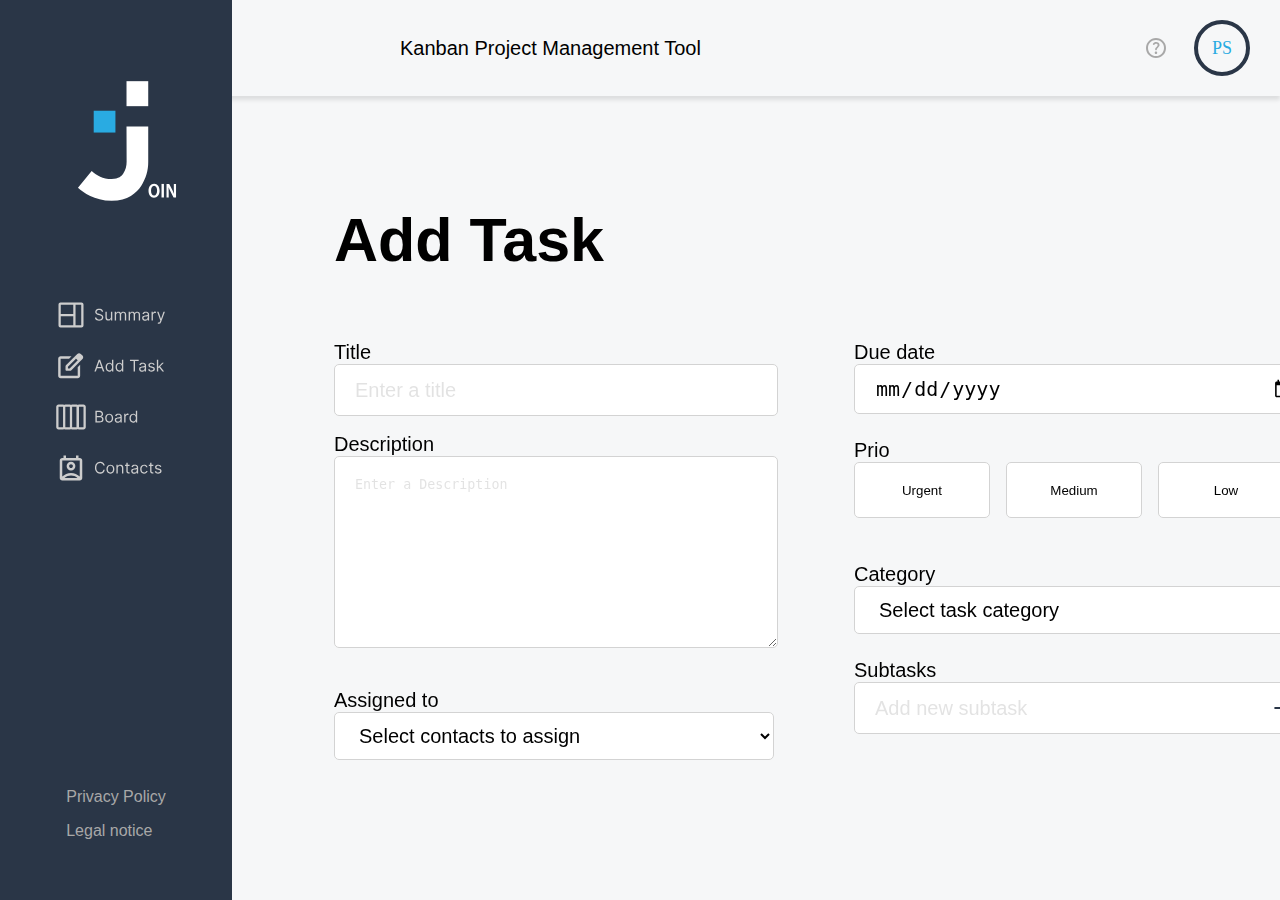
==== addTask.html @ 50389f58 "board preview add Task" ====
<!DOCTYPE html>
<html lang="en">

<head>
    <meta charset="UTF-8">
    <meta name="viewport" content="width=device-width, initial-scale=1.0">
    <title>Add Task</title>
    <link rel="stylesheet" href="styles/templateStyle.css">
    <link rel="stylesheet" href="styles/style.css">
    <link rel="stylesheet" href="styles/addTask.css">
    <script src="script.js"></script>
</head>

<body onload="includeHTML()">

    <div w3-include-html="templates/headerTemplate.html"></div>
    <div w3-include-html="templates/navTemplate.html"></div>
    <div class="content">
        <div class="titleDiv">
            <div class="mainTitles font">Add Task</div>
        </div>

        <div class="d-flex taskContent">
            <div class="d-flex colum addTaskInputMain">
                <div>
                    <div class="font taskTitle">Title</div>
                    <input placeholder="Enter a title" id="inputTitle" class="inputTitle" type="text">
                </div>

                <div class="mrgBottom-20">
                    <div id="taskDesc" class="font taskTitle">Description</div>
                    <textarea class="taskDesc" placeholder="Enter a Description" name="" id="taskDesc" cols="30"
                        rows="10"></textarea>
                </div>

                <div>
                    <div class="font taskTitle">Assigned to</div>
                    <select class="selectOp bckgrWhite" name="" id="selectOperator">
                        <option value="">Select contacts to assign</option>
                        <option value="Anna">Anna</option>
                        <option value="Nils">Nils</option>
                        <option value="Peter">Peter</option>
                    </select>
                </div>
            </div>
            <div class="line"></div>

            <div class="d-flex colum defineTaskExp">
                <div>
                    <div class="taskTitle font">Due date</div>
                    <input class="inputTitle" type="date">
                </div>
                <div>
                    <div class="taskTitle font ">Prio</div>
                    <div class="d-flex prioDiv mrgBottom-20">
                        <button class="prio font" name="" id="prioUrgent">Urgent</button>
                        <button class="prio font" name="" id="prioMedium">Medium</button>
                        <button class="prio font" name="" id="prioLow">Low</button>
                    </div>
                </div>
                <div>
                    <div class="taskTitle font">Category</div>
                    <select class="selectOp bckgrWhite" name="Select task category" id="taskCategory">
                        <option value="">Select task category</option>
                    </select>
                </div>

                <div>
                    <div class="taskTitle font">Subtasks</div>
                    <div class="d-flex plusIcon">                   
                    <input class="inputTitle" placeholder="Add new subtask" type="text" name="" id="">
                    <img class="posAbso" src="assets/images/Subtasks PlusIcon.svg" alt="">
                </div>
                
                </div>
    
            </div>

           

        </div>



        <div class="d-flex colum"> </div>
    </div>

</body>

</html>
---- styles/templateStyle.css ----
.navMenuTemplate {
    display: flex;
    flex-direction: column;
    align-items: center;
    background-color: #2A3647;
    width: 232px;
    height: 100vh;
    justify-content: space-between;
    z-index: 999;
    position: absolute;
}

.content {
    position: fixed;
    top: 204px;
    left: 334px !important;
    bottom: 0;
    right: 0;
}

.mainTitles {
    display: flex;
    justify-content: flex-start !important;
    font-size: 61px;
    font-weight: 700;
    line-height: 73.2px;
}

.titleDiv {
    display: flex;
    width: 100%;
    justify-content: space-between;
    align-items: center;
    height: 73px;
}
---- styles/style.css ----
body {
    background-color: #F6F7F8;
    overflow: hidden;
    margin: 0px;
}

.joinLogo {
    position: absolute;
    width: 100.03px;
    height: 121.97px;
    top: 80px;
    left: 77px
}

.joinLogo:hover{
    cursor: pointer;
}

.mainDiv_LogIn {
    height: 100vh;
    display: flex;
    justify-content: center;
    align-items: center;

}

.logIn {

    z-index: 2;
    display: flex;
    flex-direction: column;
    align-items: center;
    max-width: 500px;
    min-width: 340px;
    height: 493px;
    width: 652px;
    background: #FFFFFF;
    box-shadow: 0px 0px 14px 3px rgba(0, 0, 0, 0.04);
    border-radius: 30px;
    padding-top: 48px;
    padding-left: 115px;
    padding-bottom: 48px;
    padding-right: 115px;


}

.logInTitle {
    position: absolute;
    left: 0;
    top: 0;
    display: flex;
    justify-content: center;
    align-items: center;
    position: relative;
    width: 315px;
    height: 89px;
    background-color: white;
    padding-bottom: 15px;
    margin-bottom: 20px;
}

.logInTitle:before {
    content: "";
    position: absolute;
    bottom: 0;
    left: 50%;
    transform: translateX(-50%);
    height: 3.2px;
    /* Adjust this value for the thickness of the border */
    width: 140px;
    /* Adjust this value for the width of the border */
    background-color: #389FF7;
    /* Adjust this color to change the border color */
}

.logInInputs {
    padding: 2px;
    width: 422px;
    height: 40px;
    border-radius: 12px;
    border: solid 1px lightgray;
    padding-left: 20px;
}

.inputMainDiv {
    display: flex;
    align-items: center;
    flex-direction: column;
    gap: 30px;
    margin-top: 25px;
}

.logInInputs:hover {
    cursor: pointer;
}

::placeholder {
    opacity: 0.2;
}

.rememberPassword {
    display: flex;
    justify-content: space-around;
    width: 100%;
    margin-top: 25px;
    margin-bottom: 15px;
}

.loginButtonDiv {
    display: flex;
    justify-content: space-evenly;
    width: 100%;
    margin-top: auto;

}

.loginButton {
    padding: 10px;
    width: 110px;
    height: 48px;
    display: flex;
    justify-content: center;
    left: 0;
    top: 0;
    align-items: center;
    border-radius: 12px;
    background-color: #2A3647;
    color: white;
    font-family: 'Inter', sans-serif;
    font-weight: 700;
    font-size: 21px;
    line-height: 25.2px;
    border: solid 1px #2A3647;
}

.guestLoginButton {
    padding: 10px;
    width: 177px;
    height: 48px;
    display: flex;
    justify-content: center;
    align-items: center;
    border-radius: 12px;
    background-color: white;
    font-family: 'Inter', sans-serif;
    font-size: 21px;
    line-height: 25.2px;
    color: #2A3647;
    font-weight: 700;
    border: solid 1px #2A3647;
}

.saveCred {
    width: 152px;
    height: 24px;
    gap: 8px;
    justify-content: center;
    align-items: center;
    display: flex;
}

.font {
    font-family: 'Inter', sans-serif;
}

.rememberMe {
    font-weight: 400;
    font-size: 16px;
    line-height: 19.2px;
}

.checkbox {
    width: 24px;
    height: 24px;
}

.d-flex {
    display: flex;
}

.navMenu {
    display: flex;
    flex-direction: column;
    align-items: center;
    background-color: #2A3647;
    width: 232px;
    height: 100%;
    justify-content: space-between;
    z-index: 999;
}

.mainDivSum {
    height: 100vh;
    display: flex;
    justify-content: flex-start;
    align-items: center;
    margin: 0px;
    background-color: #F6F7F8;
}

.overviewSum {
    display: flex;
    flex-direction: column;
    align-items: flex-start;
    justify-content: space-evenly;
    height: 100vh;
    margin-left: 80px;
    width: 560px;
}

.center {
    justify-content: center;
    align-items: center;
}

.toDoDiv {
    height: 168px;
    width: 264px;
    display: flex;
    align-items: center;
    padding: 10px;
    border: solid lightgray 0px;
    background-color: white;
    border-radius: 30px;
    justify-content: space-evenly;
}


.doneDiv {
    height: 168px;
    width: 264px;
    display: flex;
    align-items: center;
    padding: 10px;
    background-color: white;
    border-radius: 30px;
    border: solid lightgray 0px;
    justify-content: space-evenly;
}

.toDoDivMain {
    justify-content: space-between;
    max-width: 560px;
    gap: 15px;
}

.numWorkflow {
    font-family: 'Inter', sans-serif;
    font-weight: 600;
    font-size: 64px;
    line-height: 76.8px;
}

.verticalLine {
    height: 102.02px;
    width: 2px;
    background-color: lightgray;
}

.deadLineMain {
    display: flex;
    flex-direction: column;
    align-items: flex-start;
}

.urgentMain {
    justify-content: center;
    align-items: center;
    min-width: 560px;
    height: 168px;
    border-radius: 30px;
    border: solid lightgray 0px;
    gap: 61px;
    background-color: white;
}

.colum {
    flex-direction: column;
}

.urgentIcon {
    width: 130px;
    height: 96px;
}

.deadline {}

.deadlineDate {
    font-weight: 700;
    font-size: 21px;
    line-height: 25.2px;
    margin-bottom: 15px;
}

.userGreeting {
    margin-left: 100px;
    width: auto;
    height: 136px;
    gap: 3px;
}

.userGreetName {
    font-weight: 700;
    font-size: 64px;
    line-height: 76.8px;
    color: #29ABE2;
    white-space: nowrap;
}

.greetTime {
    font-size: 47px;
    font-weight: 500;
    line-height: 56px;
    letter-spacing: 0em;
    text-align: left;
    color: #2A3647;
}

.tasksOverview {
    display: flex;
    flex-direction: column;
    height: 562px;
    width: 560px;
    justify-content: space-evenly;

}

.workflowProgress {
    justify-content: center;
    align-items: center;
    font-family: 'Inter', sans-serif;
    font-weight: 600;
    font-size: 64px;
    line-height: 76.8px;

}

.progress {
    height: 168px;
    width: 168px;
    display: flex;
    align-items: center;
    justify-content: center;
    border: solid lightgray 0px;
    background-color: white;
    border-radius: 30px;
}

.workflowState {
    text-align: center;
    font-size: 20px;
    font-weight: 400;
    line-height: 24px;
    letter-spacing: 0em;
    width: 128px;
}

.progressMain {
    display: flex;
    justify-content: space-between;
    gap: 28px;
}

.summaryFrame {
    justify-content: center;
    align-items: center;
}

.header {
    width: 100%;
    height: 96px;
    font-family: Inter;
    font-size: 20px;
    font-weight: 400;
    line-height: 24px;
    letter-spacing: 0em;
    text-align: center;
    box-shadow: 0px 4px 4px rgba(0, 0, 0, 0.1);
    position: absolute;
    top: 0;
    left: 0;
    z-index: 5;
    display: flex;
    justify-content: space-between;
    align-items: center;
}

.appDesc {
    margin-left: 400px;
}

.headerRight {
    display: flex;
    justify-content: space-between;
    align-items: center;
    width: 104px;
    height: 56px;
    margin-right: 30px;
    display: flex;
    justify-content: space-between;
}

.userProfil {
    height: 48px;
    width: 48px;
    border: solid 4px #2A3647;
    border-radius: 100%;
    padding: auto;
    display: flex;
    justify-content: center;
    align-items: center;
    color: #29ABE2;
    font-size: 18px;
}

.userProfil:hover{
    cursor: pointer;
}

.textDecNone {
    color: #A8A8A8;
    text-decoration: none;
    margin-bottom: 15px;
    font-size: 16px;
    line-height: 19.2px;
}

.footerLinks {
    margin-bottom: 45px;
}

.join360 {
    margin-top: 100px;
}

.doneDiv:hover {
    cursor: pointer;
    background-color: #2A3647;
    color: white;
}

.doneDiv:hover > .overviewIcons{
    background-color: white;
}


.doneDiv:hover #doneIcon path{
    stroke: #2A3647;
}

.toDoDiv:hover {
    cursor: pointer;
    background-color: #2A3647;
    color: white;
}

.toDoDiv:hover > .overviewIcons{
    background-color: white;
}

.toDoDiv:hover #toDoSign path{
    stroke: #2A3647;
}

.progress:hover {
    cursor: pointer;
    background-color: #2A3647;
    color: white;
}

.urgentMain:hover {
    cursor: pointer;
    background-color: #2A3647;
    color: white;
}

.overviewIcons {
    width: 69px;
    height: 69px;
    background-color: #2A3647;
    border-radius: 100%;
}

.overviewIcons:hover {
    background-color: white;

}

.overviewIcons:hover .child{

}

.editIcon {
    width: 32px;
    height: 32px;
}

.doneIcon {
    width: 29.94px;
    height: 22.13px;
}

.editIcon:hover {
    background-color: #2A3647;
}

.doneIcon:hover {
    background-color: #2A3647;
}

.d-none{
    display: none;
}

.mrgBottom-20{
    margin-bottom: 20px;
}

.bckgrWhite {
    background-color: white;
}

.mrgBottom-30{
    margin-bottom: 30px;
}

#contactsBtn:hover {
    cursor: pointer;
    background-color:#091931;
}

#boardBtn:hover {
    cursor: pointer;
    background-color:#091931;
}

#summaryBtn:hover {
    cursor: pointer;
    background-color:#091931;
}

#addTaskBtn:hover {
    cursor: pointer;
    background-color:#091931;
}

#helpIcon:hover{
    cursor: pointer;
}
---- styles/addTask.css ----
.addTaskInputMain {
    width: 440px;
    height: 376px;
    top: 327px;
    left: 328px;
    gap: 16px;
    margin-right: 40px;
}

.defineTaskExp {
    width: 440px;
    height: 416px;
    top: 327px;
    left: 864.25px;
    gap: 24px;
}

.inputTitle {
    border-radius: 5px;
    border: solid 0.5px lightgray;
    height: 48px;
    width: 420px;
    font-weight: 400;
    font-size: 20px;
    line-height: 24px;
    padding-left: 20px;
}

.taskTitle {
    font-weight: 400;
    font-size: 20px;
    line-height: 24px;
     
}

.taskDesc {
    width: 420px;
    height: 168px;
    gap: 8px;
    border-radius: 5px;
    border: solid 0.5px lightgray;
    padding-left: 20px;
    padding-top: 20px;
}

.taskContent {
    margin-top: 63px;

}

.selectOp {
    border-radius: 5px;
    border: solid 0.5px lightgray;
    height: 48px;
    width: 440px;
    font-weight: 400;
    font-size: 20px;
    line-height: 24px;
    padding-left: 20px;
}

.line {
    height: 100vh;
    width: 1px;
    background-color: lightgray;
    margin-right: 40px;
}

.prio{
    width: 136px;
    height: 56px;
    background-color: white;
    border-radius: 5px;
    border: solid 0.5px lightgray;
}

.prioDiv{
    justify-content: space-between;
}

.plusIcon{
    display: flex;
    justify-content: flex-end;
    align-items: center;
}

.posAbso{
    position: absolute;
}
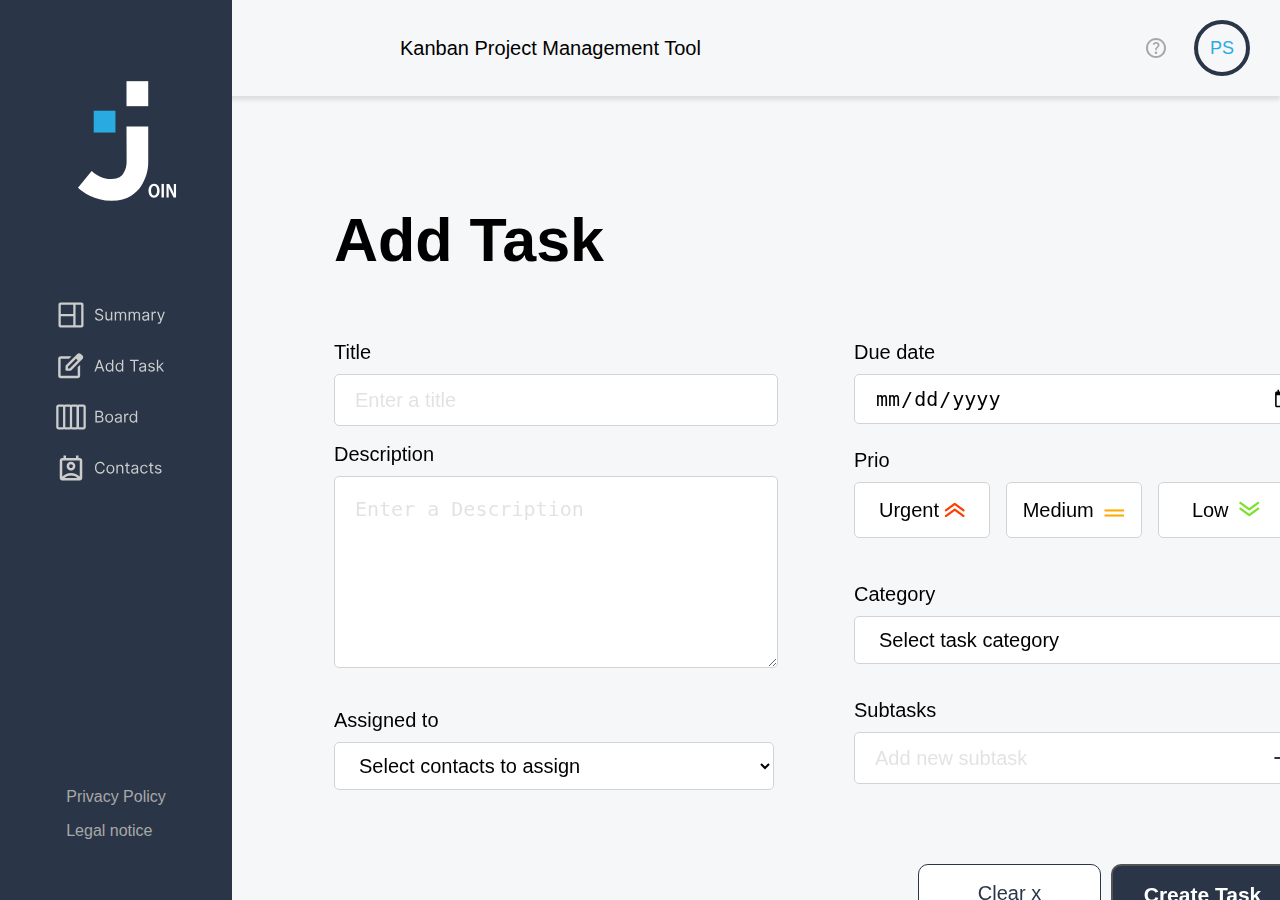
==== commit 600521f8: "contacts" ====
--- a/addTask.html
+++ b/addTask.html
@@ -23,18 +23,18 @@
         <div class="d-flex taskContent">
             <div class="d-flex colum addTaskInputMain">
                 <div>
-                    <div class="font taskTitle">Title</div>
+                    <div class="font taskTitle mrgBottom-10">Title</div>
                     <input placeholder="Enter a title" id="inputTitle" class="inputTitle" type="text">
                 </div>
 
                 <div class="mrgBottom-20">
-                    <div id="taskDesc" class="font taskTitle">Description</div>
+                    <div id="taskDesc" class="font taskTitle mrgBottom-10">Description</div>
                     <textarea class="taskDesc" placeholder="Enter a Description" name="" id="taskDesc" cols="30"
                         rows="10"></textarea>
                 </div>
 
                 <div>
-                    <div class="font taskTitle">Assigned to</div>
+                    <div class="font taskTitle mrgBottom-10">Assigned to</div>
                     <select class="selectOp bckgrWhite" name="" id="selectOperator">
                         <option value="">Select contacts to assign</option>
                         <option value="Anna">Anna</option>
@@ -47,29 +47,34 @@
 
             <div class="d-flex colum defineTaskExp">
                 <div>
-                    <div class="taskTitle font">Due date</div>
-                    <input class="inputTitle" type="date">
+                    <div class="taskTitle font mrgBottom-10">Due date</div>
+                    <input class="inputTitle " type="date">
                 </div>
                 <div>
-                    <div class="taskTitle font ">Prio</div>
+                    <div class="taskTitle font mrgBottom-10">Prio</div>
                     <div class="d-flex prioDiv mrgBottom-20">
-                        <button class="prio font" name="" id="prioUrgent">Urgent</button>
-                        <button class="prio font" name="" id="prioMedium">Medium</button>
-                        <button class="prio font" name="" id="prioLow">Low</button>
+                        <button class="prio font d-flex center" name="" id="prioUrgent">Urgent <img class="mrgLeft-5" src="assets/images/Prio alta.svg" alt=""></button>
+                        <button class="prio font" name="" id="prioMedium">Medium <img id="prioMedia" class="mrgLeft-5" src="assets/images/Prio media.svg" alt=""></button>
+                        <button class="prio font" name="" id="prioLow">Low <img id="prioLow" class="mrgLeft-5" src="assets/images/Prio low.svg" alt=""></button>
                     </div>
                 </div>
                 <div>
-                    <div class="taskTitle font">Category</div>
-                    <select class="selectOp bckgrWhite" name="Select task category" id="taskCategory">
+                    <div class="taskTitle font mrgBottom-10">Category</div>
+                    <select class="selectOp bckgrWhite mrgBottom-10" name="Select task category" id="taskCategory">
                         <option value="">Select task category</option>
                     </select>
                 </div>
 
                 <div>
-                    <div class="taskTitle font">Subtasks</div>
+                    <div class="taskTitle font mrgBottom-10">Subtasks</div>
                     <div class="d-flex plusIcon">                   
                     <input class="inputTitle" placeholder="Add new subtask" type="text" name="" id="">
                     <img class="posAbso" src="assets/images/Subtasks PlusIcon.svg" alt="">
+                </div>
+
+                <div class="d-flex clearCreateBtnDiv">
+                    <button class="clearBtn font bckgrWhite">Clear x</button>
+                    <button class="createBtn font">Create Task</button>
                 </div>
                 
                 </div>
--- a/styles/style.css
+++ b/styles/style.css
@@ -517,6 +517,14 @@
     margin-bottom: 20px;
 }
 
+.mrgLeft-5 {
+    margin-left: 5px;;
+}
+
+.mrgBottom-10{
+    margin-bottom: 10px;
+}
+
 .bckgrWhite {
     background-color: white;
 }
--- a/styles/addTask.css
+++ b/styles/addTask.css
@@ -20,7 +20,7 @@
     border: solid 0.5px lightgray;
     height: 48px;
     width: 420px;
-    font-weight: 400;
+    taskCon font-weight: 400;
     font-size: 20px;
     line-height: 24px;
     padding-left: 20px;
@@ -30,7 +30,7 @@
     font-weight: 400;
     font-size: 20px;
     line-height: 24px;
-     
+
 }
 
 .taskDesc {
@@ -39,12 +39,16 @@
     gap: 8px;
     border-radius: 5px;
     border: solid 0.5px lightgray;
+    padding-top: 20px;
+    font-weight: 400;
+    font-size: 20px;
+    line-height: 24px;
     padding-left: 20px;
-    padding-top: 20px;
 }
 
 .taskContent {
     margin-top: 63px;
+    height: 450px;
 
 }
 
@@ -60,30 +64,65 @@
 }
 
 .line {
-    height: 100vh;
+    height: 100%;
     width: 1px;
     background-color: lightgray;
     margin-right: 40px;
 }
 
-.prio{
+.prio {
     width: 136px;
     height: 56px;
     background-color: white;
     border-radius: 5px;
     border: solid 0.5px lightgray;
+    font-size: 20px;
+    font-weight: 400;
+    line-height: 24px;
 }
 
-.prioDiv{
+.prioDiv {
     justify-content: space-between;
 }
 
-.plusIcon{
+.plusIcon {
     display: flex;
     justify-content: flex-end;
     align-items: center;
 }
 
-.posAbso{
+.posAbso {
     position: absolute;
+}
+
+.clearCreateBtnDiv {
+    justify-content: flex-end;
+    margin-top: 80px;
+    gap: 10px;
+}
+
+.createBtn {
+    width: 183px;
+    height: 56px;
+    border-radius: 10px;
+    padding: 16px;
+    background-color: #2A3647;
+    color: white;
+    font-weight: 700;
+    font-size: 21px;
+    line-height: 25.2px;
+}
+
+.clearBtn {
+    width: 183px;
+    height: 56px;
+    border-radius: 10px;
+    padding: 16px;
+    border: solid 1px #2A3647;
+    color: #2A3647;
+    ;
+    font-weight: 400;
+    font-size: 20px;
+    line-height: 24px;
+
 }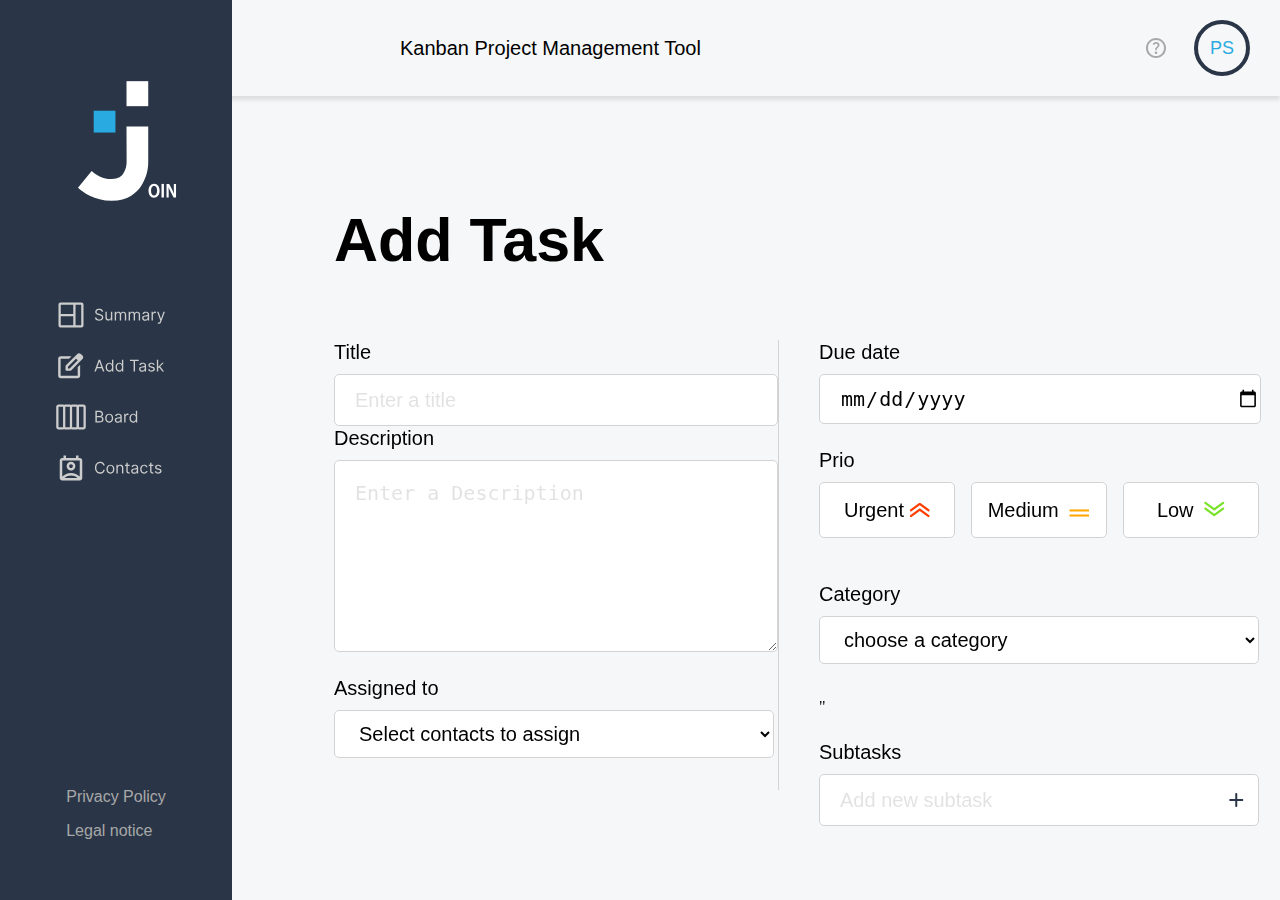
==== commit c2982786: "begin with JS" ====
--- a/addTask.html
+++ b/addTask.html
@@ -9,6 +9,7 @@
     <link rel="stylesheet" href="styles/style.css">
     <link rel="stylesheet" href="styles/addTask.css">
     <script src="script.js"></script>
+    <script src="js/addTask.js"></script>
 </head>
 
 <body onload="includeHTML()">
@@ -21,7 +22,7 @@
         </div>
 
         <div class="d-flex taskContent">
-            <div class="d-flex colum addTaskInputMain">
+            <div class="d-flex colum addTaskIn"putMain">
                 <div>
                     <div class="font taskTitle mrgBottom-10">Title</div>
                     <input placeholder="Enter a title" id="inputTitle" class="inputTitle" type="text">
@@ -61,9 +62,13 @@
                 <div>
                     <div class="taskTitle font mrgBottom-10">Category</div>
                     <select class="selectOp bckgrWhite mrgBottom-10" name="Select task category" id="taskCategory">
-                        <option value="">Select task category</option>
+                        <option value="">choose a category</option>
+                        <option value="">support</option>
+                        <option value="">sales</option>
+                        <option value="">billing</option>
+                        <option value="">development</option>
                     </select>
-                </div>
+                </div>"
 
                 <div>
                     <div class="taskTitle font mrgBottom-10">Subtasks</div>
@@ -74,7 +79,7 @@
 
                 <div class="d-flex clearCreateBtnDiv">
                     <button class="clearBtn font bckgrWhite">Clear x</button>
-                    <button class="createBtn font">Create Task</button>
+                    <button class="createBtn font" onclick="newTaskTitle()">Create Task</button>
                 </div>
                 
                 </div>
--- a/styles/style.css
+++ b/styles/style.css
@@ -12,7 +12,7 @@
     left: 77px
 }
 
-.joinLogo:hover{
+.joinLogo:hover {
     cursor: pointer;
 }
 
@@ -315,6 +315,111 @@
     letter-spacing: 0em;
     text-align: left;
     color: #2A3647;
+}
+
+.signUp {
+    position: absolute;
+    width: 279px;
+    height: 49px;
+    top: 80px;
+    right: 77px;
+    justify-content: space-around;
+}
+
+.signUpMain {
+    display: flex;
+    justify-content: center;
+    align-items: center;
+    height: 100vh;
+}
+
+.singUpForm {
+    width: 422px;
+    height: 326px;
+    gap: 16px;
+    margin-top: 30px
+}
+
+.signUpInput {
+    width: 422px;
+    height: 48px;
+    padding: 12px, 21px, 12px, 21px;
+    border-radius: 10px;
+    border: 1px;
+    gap: 10px;
+    border: solid lightgray 0.5px;
+    padding-left: 20px;
+    font-size: 20px;
+    line-height: 24px;
+    font-weight: 400;
+
+}
+
+.posInputIcon {
+    position: relative;
+    display: flex;
+    justify-content: center;
+    align-items: center;
+}
+
+.titleUnderline {
+    background-color: #29ABE2;
+    height: 3px;
+    width: 140px;
+    margin-top: 20px;
+}
+
+.signUpBtn{
+    width: 126px;
+    height: 55px;
+    border-radius: 8px;
+    background-color: #2A3647;
+    color: white;
+    font-weight: 700;
+    font-size: 21px;
+    line-height: 25.2px;
+    white-space: nowrap;
+    border-width: 0px;
+}
+
+.signUpBtnInd {
+    width: 91px;
+    height: 49px;
+    border-radius: 8px;
+    background-color: #2A3647;
+    color: white;
+    font-weight: 700;
+    font-size: 16px;
+    line-height: 19.2px;
+}
+
+.privacyLink{
+    color:#29ABE2;
+    text-decoration-line: none;
+}
+
+.nowrap{
+    white-space: nowrap;
+}
+
+.signUpBtn:hover {
+    cursor: pointer;
+}
+
+.inputsSubDiv {
+    position: relative;
+    display: flex;
+    justify-content: center;
+    align-items: center;
+}
+
+.lockMailIcon {
+    position: absolute;
+    right: 10px;
+}
+
+.lockMailIcon:hover {
+    cursor: pointer;
 }
 
 .tasksOverview {
@@ -414,7 +519,7 @@
     font-size: 18px;
 }
 
-.userProfil:hover{
+.userProfil:hover {
     cursor: pointer;
 }
 
@@ -440,12 +545,12 @@
     color: white;
 }
 
-.doneDiv:hover > .overviewIcons{
-    background-color: white;
-}
-
-
-.doneDiv:hover #doneIcon path{
+.doneDiv:hover>.overviewIcons {
+    background-color: white;
+}
+
+
+.doneDiv:hover #doneIcon path {
     stroke: #2A3647;
 }
 
@@ -455,11 +560,11 @@
     color: white;
 }
 
-.toDoDiv:hover > .overviewIcons{
-    background-color: white;
-}
-
-.toDoDiv:hover #toDoSign path{
+.toDoDiv:hover>.overviewIcons {
+    background-color: white;
+}
+
+.toDoDiv:hover #toDoSign path {
     stroke: #2A3647;
 }
 
@@ -487,9 +592,7 @@
 
 }
 
-.overviewIcons:hover .child{
-
-}
+.overviewIcons:hover .child {}
 
 .editIcon {
     width: 32px;
@@ -509,19 +612,24 @@
     background-color: #2A3647;
 }
 
-.d-none{
+.d-none {
     display: none;
 }
 
-.mrgBottom-20{
+.mrgright-60 {
+    margin-right: 60px;
+}
+
+.mrgBottom-20 {
     margin-bottom: 20px;
 }
 
 .mrgLeft-5 {
-    margin-left: 5px;;
-}
-
-.mrgBottom-10{
+    margin-left: 5px;
+    ;
+}
+
+.mrgBottom-10 {
     margin-bottom: 10px;
 }
 
@@ -529,33 +637,34 @@
     background-color: white;
 }
 
-.mrgBottom-30{
+.mrgBottom-30 {
     margin-bottom: 30px;
 }
 
+.mrgTop-100 {
+    margin-top: 100px;
+}
+
 #contactsBtn:hover {
     cursor: pointer;
-    background-color:#091931;
+    background-color: #091931;
 }
 
 #boardBtn:hover {
     cursor: pointer;
-    background-color:#091931;
+    background-color: #091931;
 }
 
 #summaryBtn:hover {
     cursor: pointer;
-    background-color:#091931;
+    background-color: #091931;
 }
 
 #addTaskBtn:hover {
     cursor: pointer;
-    background-color:#091931;
-}
-
-#helpIcon:hover{
-    cursor: pointer;
-}
-
-
-
+    background-color: #091931;
+}
+
+#helpIcon:hover {
+    cursor: pointer;
+}--- a/styles/addTask.css
+++ b/styles/addTask.css
@@ -20,10 +20,14 @@
     border: solid 0.5px lightgray;
     height: 48px;
     width: 420px;
-    taskCon font-weight: 400;
+    font-weight: 400;
     font-size: 20px;
     line-height: 24px;
     padding-left: 20px;
+}
+
+.inputTitle:hover{
+    cursor: pointer;
 }
 
 .taskTitle {
@@ -63,6 +67,10 @@
     padding-left: 20px;
 }
 
+.selectOp:hover{
+    cursor: pointer;
+}
+
 .line {
     height: 100%;
     width: 1px;
@@ -81,6 +89,10 @@
     line-height: 24px;
 }
 
+.prio:hover{
+    cursor: pointer;
+}
+
 .prioDiv {
     justify-content: space-between;
 }
@@ -89,10 +101,16 @@
     display: flex;
     justify-content: flex-end;
     align-items: center;
+    position: relative;
+}
+
+.plusIcon:hover{
+    cursor: pointer;
 }
 
 .posAbso {
     position: absolute;
+    right: 10px;
 }
 
 .clearCreateBtnDiv {
@@ -120,7 +138,6 @@
     padding: 16px;
     border: solid 1px #2A3647;
     color: #2A3647;
-    ;
     font-weight: 400;
     font-size: 20px;
     line-height: 24px;
